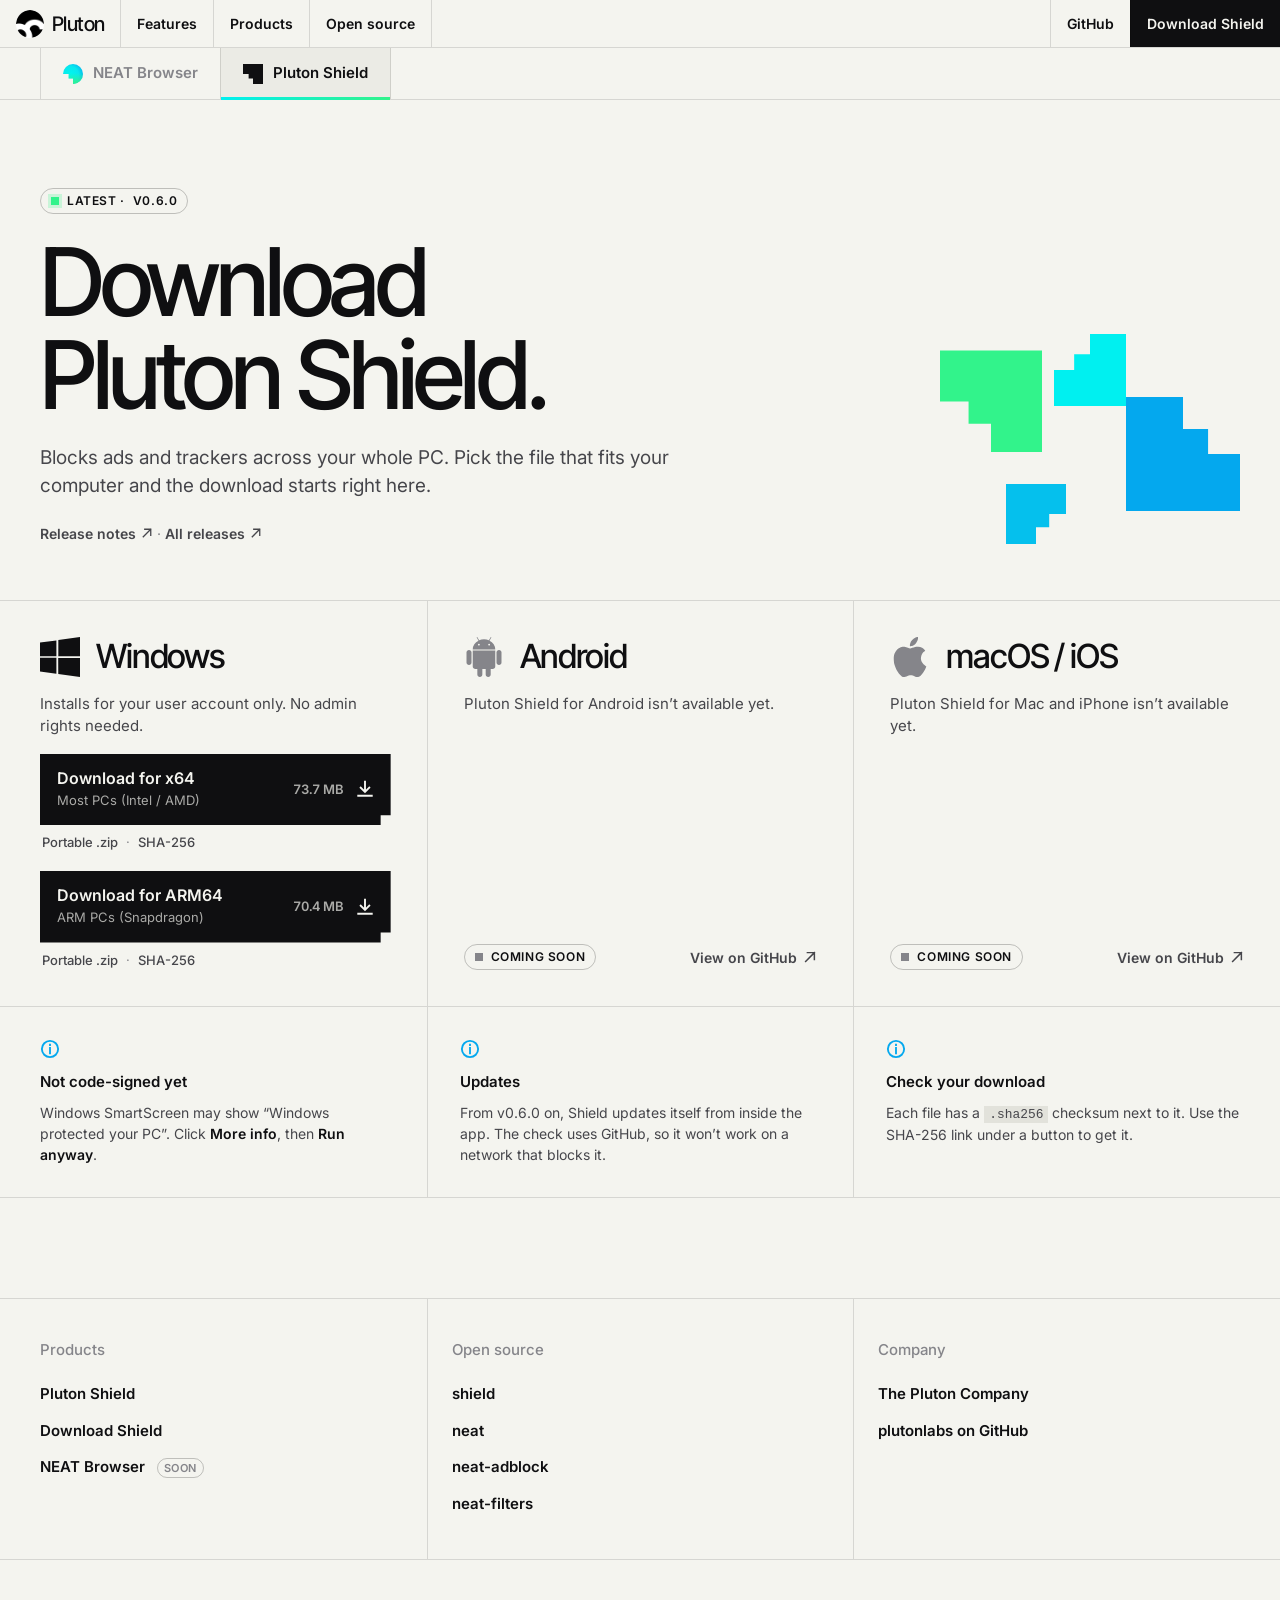
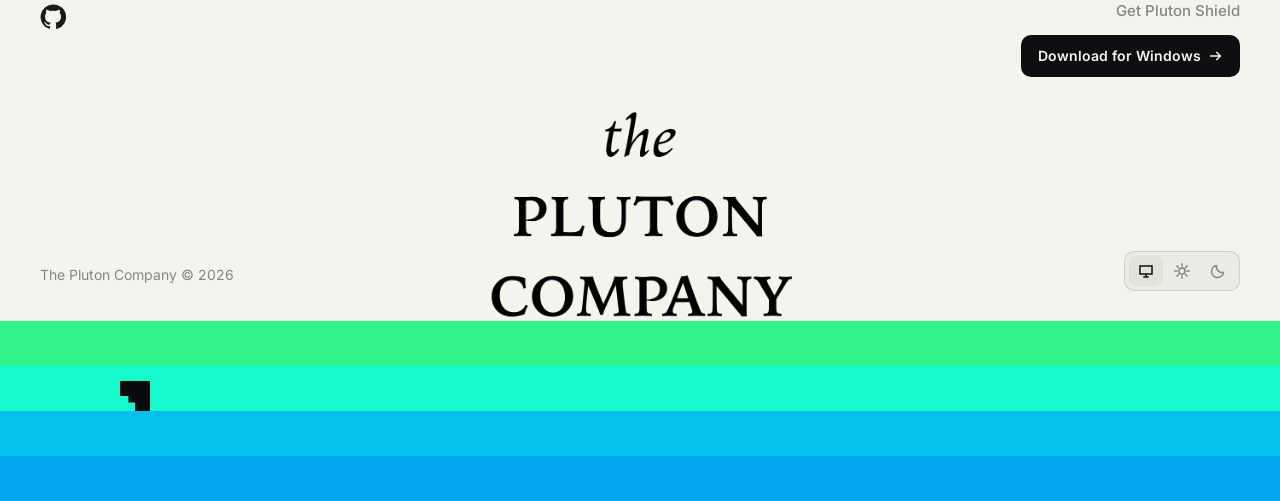
==== download.html @ 5dc339f3 "add download update" ====
<!doctype html>
<html lang="en">
<head>
  <meta charset="utf-8">
  <meta name="viewport" content="width=device-width, initial-scale=1">
  <title>Download Pluton Shield — The Pluton Company</title>
  <meta name="description" content="Download Pluton Shield for Windows (x64 and ARM64). NEAT Browser, Android and macOS / iOS versions are coming soon.">
  <meta name="color-scheme" content="dark light">
  <meta name="theme-color" content="#0f0f11">
  <meta property="og:title" content="Download — The Pluton Company">
  <meta property="og:description" content="Get Pluton Shield for Windows, x64 or ARM64. Direct download, no account needed.">
  <meta property="og:type" content="website">

  <link rel="icon" type="image/png" sizes="32x32" href="assets/favicon-32.png">
  <link rel="apple-touch-icon" href="assets/favicon-180.png">

  <link rel="preconnect" href="https://fonts.googleapis.com">
  <link rel="preconnect" href="https://fonts.gstatic.com" crossorigin>
  <link href="https://fonts.googleapis.com/css2?family=Inter+Tight:wght@400;500;600&amp;family=Inter:wght@400;500;600&amp;display=swap" rel="stylesheet">
  <link rel="stylesheet" href="css/style.css">
  <link rel="stylesheet" href="css/download.css">

  <!-- Runs before first paint so the saved theme is applied without a flash. -->
  <script src="js/app.js"></script>
  <script src="js/release.js" defer></script>
  <script src="js/download.js" defer></script>
</head>
<body>

  <!-- Icon sprite -->
  <svg width="0" height="0" style="position:absolute" aria-hidden="true" focusable="false">
    <defs>
      <radialGradient id="neatBase" cx=".35" cy=".55" r=".78">
        <stop offset="0" stop-color="#00f6f0"/>
        <stop offset=".55" stop-color="#08e8ee"/>
        <stop offset="1" stop-color="#04a8ee"/>
      </radialGradient>
      <linearGradient id="neatGreen" x1="0" y1="0" x2="0" y2="1">
        <stop offset=".45" stop-color="#32f38b" stop-opacity="0"/>
        <stop offset="1" stop-color="#32f38b"/>
      </linearGradient>
    </defs>
    <symbol id="i-chev" viewBox="0 0 16 16"><path d="M6 3l5 5-5 5" fill="none" stroke="currentColor" stroke-width="1.7" stroke-linecap="square"/></symbol>
    <symbol id="i-arrow" viewBox="0 0 16 16"><path d="M2 8h11M9 4l4 4-4 4" fill="none" stroke="currentColor" stroke-width="1.7" stroke-linecap="square"/></symbol>
    <symbol id="i-download" viewBox="0 0 16 16"><path d="M8 1.5v8.5M4.2 6.8L8 10.6l3.8-3.8M2 14h12" fill="none" stroke="currentColor" stroke-width="1.7" stroke-linecap="square"/></symbol>
    <symbol id="i-ext" viewBox="0 0 16 16"><path d="M5 3h8v8M13 3L3 13" fill="none" stroke="currentColor" stroke-width="1.7" stroke-linecap="square"/></symbol>
    <symbol id="i-info" viewBox="0 0 16 16"><path d="M8 1.5a6.5 6.5 0 1 0 0 13 6.5 6.5 0 0 0 0-13zM8 7.2v4.3M8 4.6v.3" fill="none" stroke="currentColor" stroke-width="1.5" stroke-linecap="square"/></symbol>
    <symbol id="i-github" viewBox="0 0 24 24"><path fill="currentColor" d="M12 .5a11.5 11.5 0 0 0-3.64 22.41c.58.1.79-.25.79-.56v-2c-3.2.7-3.88-1.37-3.88-1.37-.52-1.33-1.28-1.69-1.28-1.69-1.04-.71.08-.7.08-.7 1.15.08 1.76 1.19 1.76 1.19 1.03 1.76 2.69 1.25 3.34.96.1-.74.4-1.25.73-1.54-2.55-.29-5.24-1.28-5.24-5.69 0-1.26.45-2.28 1.18-3.09-.12-.29-.51-1.46.11-3.05 0 0 .97-.31 3.17 1.18a11 11 0 0 1 5.78 0c2.2-1.49 3.17-1.18 3.17-1.18.62 1.59.23 2.76.11 3.05.74.81 1.18 1.83 1.18 3.09 0 4.42-2.7 5.4-5.27 5.68.41.36.78 1.06.78 2.14v3.17c0 .31.21.67.8.56A11.5 11.5 0 0 0 12 .5Z"/></symbol>
    <symbol id="i-monitor" viewBox="0 0 16 16"><path d="M2 3h12v8H2zM6 14h4M8 11v3" fill="none" stroke="currentColor" stroke-width="1.5" stroke-linecap="square"/></symbol>
    <symbol id="i-sun" viewBox="0 0 16 16"><path d="M5 8a3 3 0 1 0 6 0 3 3 0 0 0-6 0zM8 1v2M8 13v2M1 8h2M13 8h2M3 3l1.4 1.4M11.6 11.6L13 13M13 3l-1.4 1.4M4.4 11.6L3 13" fill="none" stroke="currentColor" stroke-width="1.5" stroke-linecap="square"/></symbol>
    <symbol id="i-moon" viewBox="0 0 16 16"><path d="M13.5 9.5A6 6 0 0 1 6.5 2.5a6 6 0 1 0 7 7z" fill="none" stroke="currentColor" stroke-width="1.5" stroke-linejoin="round"/></symbol>
    <!-- The stepped-corner shape that runs through the whole brand -->
    <symbol id="i-stair" viewBox="0 0 16 16"><path d="M0 0H16V16H8V11.5H4.5V8H0Z" fill="currentColor"/></symbol>
    <!-- NEAT mark, redrawn as vector -->
    <symbol id="neat-mark" viewBox="0 0 64 64">
      <path d="M0 32A32 32 0 1 1 32 64L32 46L18 46L18 32Z" fill="url(#neatBase)"/>
      <path d="M0 32A32 32 0 1 1 32 64L32 46L18 46L18 32Z" fill="url(#neatGreen)"/>
    </symbol>
    <!-- Platform logos: Bootstrap Icons (MIT), https://icons.getbootstrap.com -->
    <symbol id="i-windows" viewBox="0 0 16 16"><path fill="currentColor" d="M6.555 1.375 0 2.237v5.45h6.555zM0 13.795l6.555.933V8.313H0zm7.278-5.4.026 6.378L16 16V8.395zM16 0 7.33 1.244v6.414H16z"/></symbol>
    <symbol id="i-android" viewBox="0 0 16 16"><path fill="currentColor" d="m10.213 1.471.691-1.26q.069-.124-.048-.192-.128-.057-.195.058l-.7 1.27A4.8 4.8 0 0 0 8.005.941q-1.032 0-1.956.404l-.7-1.27Q5.281-.037 5.154.02q-.117.069-.049.193l.691 1.259a4.25 4.25 0 0 0-1.673 1.476A3.7 3.7 0 0 0 3.5 5.02h9q0-1.125-.623-2.072a4.27 4.27 0 0 0-1.664-1.476ZM6.22 3.303a.37.37 0 0 1-.267.11.35.35 0 0 1-.263-.11.37.37 0 0 1-.107-.264.37.37 0 0 1 .107-.265.35.35 0 0 1 .263-.11q.155 0 .267.11a.36.36 0 0 1 .112.265.36.36 0 0 1-.112.264m4.101 0a.35.35 0 0 1-.262.11.37.37 0 0 1-.268-.11.36.36 0 0 1-.112-.264q0-.154.112-.265a.37.37 0 0 1 .268-.11q.155 0 .262.11a.37.37 0 0 1 .107.265q0 .153-.107.264M3.5 11.77q0 .441.311.75.311.306.76.307h.758l.01 2.182q0 .414.292.703a.96.96 0 0 0 .7.288.97.97 0 0 0 .71-.288.95.95 0 0 0 .292-.703v-2.182h1.343v2.182q0 .414.292.703a.97.97 0 0 0 .71.288.97.97 0 0 0 .71-.288.95.95 0 0 0 .292-.703v-2.182h.76q.436 0 .749-.308.31-.307.311-.75V5.365h-9zm10.495-6.587a.98.98 0 0 0-.702.278.9.9 0 0 0-.293.685v4.063q0 .406.293.69a.97.97 0 0 0 .702.284q.42 0 .712-.284a.92.92 0 0 0 .293-.69V6.146a.9.9 0 0 0-.293-.685 1 1 0 0 0-.712-.278m-12.702.283a1 1 0 0 1 .712-.283q.41 0 .702.283a.9.9 0 0 1 .293.68v4.063a.93.93 0 0 1-.288.69.97.97 0 0 1-.707.284 1 1 0 0 1-.712-.284.92.92 0 0 1-.293-.69V6.146q0-.396.293-.68"/></symbol>
    <symbol id="i-apple" viewBox="0 0 16 16"><path fill="currentColor" d="M11.182.008C11.148-.03 9.923.023 8.857 1.18c-1.066 1.156-.902 2.482-.878 2.516s1.52.087 2.475-1.258.762-2.391.728-2.43m3.314 11.733c-.048-.096-2.325-1.234-2.113-3.422s1.675-2.789 1.698-2.854-.597-.79-1.254-1.157a3.7 3.7 0 0 0-1.563-.434c-.108-.003-.483-.095-1.254.116-.508.139-1.653.589-1.968.607-.316.018-1.256-.522-2.267-.665-.647-.125-1.333.131-1.824.328-.49.196-1.422.754-2.074 2.237-.652 1.482-.311 3.83-.067 4.56s.625 1.924 1.273 2.796c.576.984 1.34 1.667 1.659 1.899s1.219.386 1.843.067c.502-.308 1.408-.485 1.766-.472.357.013 1.061.154 1.782.539.571.197 1.111.115 1.652-.105.541-.221 1.324-1.059 2.238-2.758q.52-1.185.473-1.282"/></symbol>
  </svg>

  <a class="skip" href="#main">Skip to content</a>

  <!-- ============ NAV ============ -->
  <header class="nav" id="top">
    <a class="nav__brand" href="index.html" aria-label="The Pluton Company, home">
      <img class="mark" src="assets/pluton-mark.png" width="28" height="28" alt="">
      <span>Pluton</span>
    </a>

    <nav class="nav__links" id="nav-links" aria-label="Primary">
      <a href="index.html#features">Features</a>
      <a href="index.html#products">Products</a>
      <a href="index.html#open-source">Open source</a>
    </nav>

    <div class="nav__right">
      <a class="nav__cell" href="https://github.com/plutonlabs" target="_blank" rel="noopener">GitHub</a>
      <a class="nav__cell nav__cell--cta" href="download.html#shield" aria-current="page">Download Shield</a>
      <button class="nav__toggle" type="button" aria-expanded="false" aria-controls="nav-links" aria-label="Menu">
        <span></span><span></span>
      </button>
    </div>
  </header>

  <!-- ============ SUB NAV: one tab per product ============ -->
  <div class="subnav" id="dl-top">
    <div class="subnav__tabs" role="tablist" aria-label="Choose a product">
      <button class="subnav__tab" role="tab" type="button" id="subtab-neat" data-tab="neat" aria-controls="panel-neat" aria-selected="false" tabindex="-1">
        <svg width="20" height="20" aria-hidden="true"><use href="#neat-mark"/></svg>
        <span>NEAT Browser</span>
      </button>
      <button class="subnav__tab" role="tab" type="button" id="subtab-shield" data-tab="shield" aria-controls="panel-shield" aria-selected="true">
        <svg width="20" height="20" aria-hidden="true"><use href="#i-stair"/></svg>
        <span>Pluton Shield</span>
      </button>
    </div>
  </div>

  <main id="main">

    <!-- ================= PLUTON SHIELD ================= -->
    <section class="dl-panel" id="panel-shield" role="tabpanel" aria-labelledby="subtab-shield" tabindex="0">

      <header class="dl-head">
        <div class="dl-head__copy">
          <span class="tag tag--live">Latest · <span data-version>v0.6.0</span></span>
          <h1 class="display">Download<br>Pluton Shield.</h1>
          <p class="dl-head__lead">Blocks ads and trackers across your whole PC. Pick the file that fits your computer and the download starts right here.</p>
          <p class="dl-head__meta">
            <span data-date-wrap hidden>Released <span data-date></span> · </span>
            <a href="https://github.com/plutonlabs/shield/releases/latest" data-release-url target="_blank" rel="noopener">Release notes <svg class="ico" width="12" height="12" aria-hidden="true"><use href="#i-ext"/></svg></a>
            <span aria-hidden="true"> · </span>
            <a href="https://github.com/plutonlabs/shield/releases" target="_blank" rel="noopener">All releases <svg class="ico" width="12" height="12" aria-hidden="true"><use href="#i-ext"/></svg></a>
          </p>
        </div>
        <div class="dl-art" aria-hidden="true">
          <i class="dl-art__b dl-art__b--1"></i>
          <i class="dl-art__b dl-art__b--2"></i>
          <i class="dl-art__b dl-art__b--3"></i>
          <i class="dl-art__b dl-art__b--4"></i>
        </div>
      </header>

      <div class="plats">

        <!-- Windows: available -->
        <article class="plat plat--live" aria-labelledby="shield-win">
          <div class="plat__top">
            <svg class="plat__ico" width="40" height="40" aria-hidden="true"><use href="#i-windows"/></svg>
            <h2 class="plat__name" id="shield-win">Windows</h2>
          </div>
          <p class="plat__text">Installs for your user account only. No admin rights needed.</p>

          <div class="plat__dl">
            <div class="dlgroup" data-arch="x64">
              <a class="dl" href="https://github.com/plutonlabs/shield/releases/download/v0.6.0/PlutonShield-v0.6.0-win-x64-Setup.exe" data-dl="x64-setup" data-file="PlutonShield-v0.6.0-win-x64-Setup.exe">
                <span class="dl__main">
                  <span class="dl__label">Download for x64 <span class="dl__rec" hidden>Recommended</span></span>
                  <span class="dl__sub">Most PCs (Intel / AMD)</span>
                </span>
                <span class="dl__side">
                  <span class="dl__size" data-size="x64-setup">73.7 MB</span>
                  <svg class="ico" width="18" height="18" aria-hidden="true"><use href="#i-download"/></svg>
                </span>
              </a>
              <p class="dlgroup__extra">
                <a href="https://github.com/plutonlabs/shield/releases/download/v0.6.0/PlutonShield-v0.6.0-win-x64.zip" data-dl="x64-zip" data-file="PlutonShield-v0.6.0-win-x64.zip">Portable .zip</a>
                <span aria-hidden="true">·</span>
                <a href="https://github.com/plutonlabs/shield/releases/download/v0.6.0/PlutonShield-v0.6.0-win-x64-Setup.exe.sha256" data-dl="x64-setup-sha" data-file="PlutonShield-v0.6.0-win-x64-Setup.exe.sha256">SHA-256</a>
              </p>
            </div>

            <div class="dlgroup" data-arch="arm64">
              <a class="dl" href="https://github.com/plutonlabs/shield/releases/download/v0.6.0/PlutonShield-v0.6.0-win-arm64-Setup.exe" data-dl="arm64-setup" data-file="PlutonShield-v0.6.0-win-arm64-Setup.exe">
                <span class="dl__main">
                  <span class="dl__label">Download for ARM64 <span class="dl__rec" hidden>Recommended</span></span>
                  <span class="dl__sub">ARM PCs (Snapdragon)</span>
                </span>
                <span class="dl__side">
                  <span class="dl__size" data-size="arm64-setup">70.4 MB</span>
                  <svg class="ico" width="18" height="18" aria-hidden="true"><use href="#i-download"/></svg>
                </span>
              </a>
              <p class="dlgroup__extra">
                <a href="https://github.com/plutonlabs/shield/releases/download/v0.6.0/PlutonShield-v0.6.0-win-arm64.zip" data-dl="arm64-zip" data-file="PlutonShield-v0.6.0-win-arm64.zip">Portable .zip</a>
                <span aria-hidden="true">·</span>
                <a href="https://github.com/plutonlabs/shield/releases/download/v0.6.0/PlutonShield-v0.6.0-win-arm64-Setup.exe.sha256" data-dl="arm64-setup-sha" data-file="PlutonShield-v0.6.0-win-arm64-Setup.exe.sha256">SHA-256</a>
              </p>
            </div>
          </div>
        </article>

        <!-- Android: coming soon -->
        <a class="plat plat--soon" href="https://github.com/plutonlabs/shield" target="_blank" rel="noopener">
          <div class="plat__top">
            <svg class="plat__ico" width="40" height="40" aria-hidden="true"><use href="#i-android"/></svg>
            <h2 class="plat__name">Android</h2>
          </div>
          <p class="plat__text">Pluton Shield for Android isn’t available yet.</p>
          <div class="plat__foot">
            <span class="tag tag--soon">Coming soon</span>
            <span class="plat__go">View on GitHub <svg class="ico" width="14" height="14" aria-hidden="true"><use href="#i-ext"/></svg></span>
          </div>
        </a>

        <!-- macOS / iOS: coming soon -->
        <a class="plat plat--soon" href="https://github.com/plutonlabs/shield" target="_blank" rel="noopener">
          <div class="plat__top">
            <svg class="plat__ico" width="40" height="40" aria-hidden="true"><use href="#i-apple"/></svg>
            <h2 class="plat__name">macOS / iOS</h2>
          </div>
          <p class="plat__text">Pluton Shield for Mac and iPhone isn’t available yet.</p>
          <div class="plat__foot">
            <span class="tag tag--soon">Coming soon</span>
            <span class="plat__go">View on GitHub <svg class="ico" width="14" height="14" aria-hidden="true"><use href="#i-ext"/></svg></span>
          </div>
        </a>
      </div>

      <div class="notes">
        <div class="note">
          <svg class="note__ico" width="20" height="20" aria-hidden="true"><use href="#i-info"/></svg>
          <h3 class="note__title">Not code-signed yet</h3>
          <p>Windows SmartScreen may show “Windows protected your PC”. Click <strong>More info</strong>, then <strong>Run anyway</strong>.</p>
        </div>
        <div class="note">
          <svg class="note__ico" width="20" height="20" aria-hidden="true"><use href="#i-info"/></svg>
          <h3 class="note__title">Updates</h3>
          <p>From v0.6.0 on, Shield updates itself from inside the app. The check uses GitHub, so it won’t work on a network that blocks it.</p>
        </div>
        <div class="note">
          <svg class="note__ico" width="20" height="20" aria-hidden="true"><use href="#i-info"/></svg>
          <h3 class="note__title">Check your download</h3>
          <p>Each file has a <code>.sha256</code> checksum next to it. Use the SHA-256 link under a button to get it.</p>
        </div>
      </div>
    </section>

    <!-- ================= NEAT BROWSER ================= -->
    <section class="dl-panel" id="panel-neat" role="tabpanel" aria-labelledby="subtab-neat" tabindex="0" hidden>

      <header class="dl-head">
        <div class="dl-head__copy">
          <span class="tag tag--soon">Coming soon</span>
          <h1 class="display">Download<br>NEAT Browser.</h1>
          <p class="dl-head__lead">A lightweight Windows browser with vertical tabs, a built-in blocker, fingerprint protection and a password vault. It is still being built in the open.</p>
          <p class="dl-head__meta">
            <a href="https://github.com/plutonlabs/neat" target="_blank" rel="noopener">Follow NEAT on GitHub <svg class="ico" width="12" height="12" aria-hidden="true"><use href="#i-ext"/></svg></a>
          </p>
        </div>
        <div class="dl-art" aria-hidden="true">
          <i class="dl-art__b dl-art__b--1"></i>
          <i class="dl-art__b dl-art__b--2"></i>
          <i class="dl-art__b dl-art__b--3"></i>
          <i class="dl-art__b dl-art__b--4"></i>
        </div>
      </header>

      <div class="plats plats--neat">
        <a class="plat plat--soon" href="https://github.com/plutonlabs/neat" target="_blank" rel="noopener">
          <div class="plat__top">
            <svg class="plat__ico" width="40" height="40" aria-hidden="true"><use href="#i-windows"/></svg>
            <h2 class="plat__name">Windows</h2>
          </div>
          <p class="plat__text">NEAT is open source under GPL-3.0 and has no release yet.</p>
          <div class="plat__dl">
            <span class="dl dl--off" aria-disabled="true">
              <span class="dl__main">
                <span class="dl__label">Download for Windows</span>
                <span class="dl__sub">Coming soon</span>
              </span>
              <span class="dl__side"><svg class="ico" width="18" height="18" aria-hidden="true"><use href="#i-download"/></svg></span>
            </span>
          </div>
          <div class="plat__foot">
            <span class="tag tag--soon">Coming soon</span>
            <span class="plat__go">View on GitHub <svg class="ico" width="14" height="14" aria-hidden="true"><use href="#i-ext"/></svg></span>
          </div>
        </a>

        <div class="plat plat--art" aria-hidden="true">
          <svg class="neat-big" viewBox="0 0 64 64"><use href="#neat-mark"/></svg>
          <i class="deco deco--1"></i><i class="deco deco--2"></i><i class="deco deco--3"></i>
        </div>
      </div>
    </section>

  </main>

  <!-- Confirms a download click -->
  <div class="toast" id="toast" role="status" aria-live="polite">
    <svg class="ico" width="20" height="20" aria-hidden="true"><use href="#i-download"/></svg>
    <div class="toast__text">
      <p class="toast__title"></p>
      <p class="toast__body"></p>
    </div>
    <button class="toast__close" type="button" aria-label="Dismiss">×</button>
  </div>

  <!-- ============ FOOTER ============ -->
  <footer class="footer">
    <div class="footer__cols">
      <div class="footer__col">
        <h2 class="footer__label">Products</h2>
        <ul>
          <li><a href="https://github.com/plutonlabs/shield" target="_blank" rel="noopener">Pluton Shield</a></li>
          <li><a href="download.html#shield">Download Shield</a></li>
          <li><a href="download.html#neat">NEAT Browser <span class="soon">soon</span></a></li>
        </ul>
      </div>
      <div class="footer__col">
        <h2 class="footer__label">Open source</h2>
        <ul>
          <li><a href="https://github.com/plutonlabs/shield" target="_blank" rel="noopener">shield</a></li>
          <li><a href="https://github.com/plutonlabs/neat" target="_blank" rel="noopener">neat</a></li>
          <li><a href="https://github.com/plutonlabs/neat-adblock" target="_blank" rel="noopener">neat-adblock</a></li>
          <li><a href="https://github.com/plutonlabs/neat-filters" target="_blank" rel="noopener">neat-filters</a></li>
        </ul>
      </div>
      <div class="footer__col">
        <h2 class="footer__label">Company</h2>
        <ul>
          <li><a href="index.html">The Pluton Company</a></li>
          <li><a href="https://github.com/plutonlabs" target="_blank" rel="noopener">plutonlabs on GitHub</a></li>
        </ul>
      </div>
    </div>

    <div class="footer__meta">
      <div class="footer__social">
        <a href="https://github.com/plutonlabs" target="_blank" rel="noopener" aria-label="plutonlabs on GitHub">
          <svg width="26" height="26" aria-hidden="true"><use href="#i-github"/></svg>
        </a>
      </div>
      <div class="footer__get">
        <span class="footer__label">Get Pluton Shield</span>
        <a class="btn btn--solid" href="download.html#shield">Download for Windows <svg class="ico" width="14" height="14" aria-hidden="true"><use href="#i-arrow"/></svg></a>
      </div>
    </div>

    <div class="footer__brand">
      <p class="footer__copy">The Pluton Company © <span data-year>2026</span></p>

      <div class="wordmark">
        <img src="assets/pluton-wordmark.png" width="900" height="900" loading="lazy" alt="the PLUTON COMPANY">
      </div>

      <div class="theme" role="group" aria-label="Color theme">
        <button type="button" data-theme-set="system" aria-pressed="true" aria-label="System theme"><svg width="16" height="16" aria-hidden="true"><use href="#i-monitor"/></svg></button>
        <button type="button" data-theme-set="light" aria-pressed="false" aria-label="Light theme"><svg width="16" height="16" aria-hidden="true"><use href="#i-sun"/></svg></button>
        <button type="button" data-theme-set="dark" aria-pressed="false" aria-label="Dark theme"><svg width="16" height="16" aria-hidden="true"><use href="#i-moon"/></svg></button>
      </div>
    </div>

    <div class="band" aria-hidden="true">
      <i class="band__s band__s--1"></i>
      <i class="band__s band__s--2"></i>
      <i class="band__s band__s--3"></i>
      <i class="band__s band__s--4"></i>
      <div class="mv mv--w" data-mv="w"></div>
    </div>
  </footer>

</body>
</html>
---- css/style.css ----
/* ==========================================================================
   The Pluton Company — site styles
   Structure: tokens → base → nav → hero → strip → manifesto → features
              → products → go deeper → footer → responsive → motion
   ========================================================================== */

/* ---------- Tokens ---------- */
:root {
  /* dark (default) */
  --bg: #0f0f11;
  --bg-2: #161619;
  --bg-3: #1d1d21;
  --fg: #f6f6f1;
  --fg-2: #b9b9b3;
  --fg-3: #77777c;
  --line: rgba(255, 255, 255, 0.1);
  --line-2: rgba(255, 255, 255, 0.2);
  --focus: #00f0f0;
  --invert: 0;
  --blend: lighten;

  /* brand accents, sampled from the NEAT mark */
  --c1: #04a8ee;
  --c2: #05c0ed;
  --c3: #00f0f0;
  --c4: #17facb;
  --c5: #32f38b;
  --ink: #0b0b0d;

  --nav-h: 48px;
  --u: clamp(20px, calc(100vw / 21), 60px); /* one block unit */
  --pad: clamp(20px, 3.2vw, 40px);

  --font-display: "Inter Tight", "Inter", ui-sans-serif, system-ui, -apple-system, "Segoe UI", Roboto, Helvetica, Arial, sans-serif;
  --font: "Inter", ui-sans-serif, system-ui, -apple-system, "Segoe UI", Roboto, Helvetica, Arial, sans-serif;
  --mono: ui-monospace, "SFMono-Regular", Menlo, Consolas, monospace;

  /* the stepped corner, as a clip-path */
  --stair: polygon(0 0, 100% 0, 100% 100%, 50% 100%, 50% 72%, 28% 72%, 28% 50%, 0 50%);

  color-scheme: dark;
}

@media (prefers-color-scheme: light) {
  :root:not([data-theme="dark"]) {
    --bg: #f4f4ef;
    --bg-2: #ebebe5;
    --bg-3: #e2e2db;
    --fg: #0f0f11;
    --fg-2: #46464b;
    --fg-3: #85858a;
    --line: rgba(0, 0, 0, 0.12);
    --line-2: rgba(0, 0, 0, 0.22);
    --focus: #0a78c0;
    --invert: 1;
    --blend: darken;
    color-scheme: light;
  }
}

:root[data-theme="light"] {
  --bg: #f4f4ef;
  --bg-2: #ebebe5;
  --bg-3: #e2e2db;
  --fg: #0f0f11;
  --fg-2: #46464b;
  --fg-3: #85858a;
  --line: rgba(0, 0, 0, 0.12);
  --line-2: rgba(0, 0, 0, 0.22);
  --focus: #0a78c0;
  --invert: 1;
  --blend: darken;
  color-scheme: light;
}

/* ---------- Base ---------- */
*,
*::before,
*::after { box-sizing: border-box; }

html {
  scroll-behavior: smooth;
  scroll-padding-top: var(--nav-h);
  -webkit-text-size-adjust: 100%;
}

body {
  margin: 0;
  background: var(--bg);
  color: var(--fg);
  font-family: var(--font);
  font-size: 16px;
  line-height: 1.5;
  -webkit-font-smoothing: antialiased;
  -moz-osx-font-smoothing: grayscale;
  text-rendering: optimizeLegibility;
}

img, svg { display: block; max-width: 100%; }
a { color: inherit; text-decoration: none; }
button { font: inherit; color: inherit; background: none; border: 0; padding: 0; cursor: pointer; }
ul { list-style: none; margin: 0; padding: 0; }
h1, h2, h3, p { margin: 0; }
[hidden] { display: none !important; }

:focus-visible {
  outline: 2px solid var(--focus);
  outline-offset: 2px;
}

.skip {
  position: absolute;
  left: 12px;
  top: -60px;
  z-index: 100;
  padding: 10px 14px;
  background: var(--fg);
  color: var(--bg);
  font-weight: 600;
  border-radius: 8px;
}
.skip:focus { top: 8px; }

.display {
  font-family: var(--font-display);
  font-weight: 500;
  font-size: clamp(40px, 7.4vw, 96px);
  line-height: 0.98;
  letter-spacing: -0.045em;
  text-wrap: balance;
}
.display--md {
  font-size: clamp(32px, 4.6vw, 60px);
  line-height: 1.02;
  letter-spacing: -0.04em;
}
.display--sm {
  font-size: clamp(28px, 3.2vw, 44px);
  line-height: 1.04;
  letter-spacing: -0.035em;
}

.ico { flex: none; }

/* ---------- Buttons & tags ---------- */
.btn {
  display: inline-flex;
  align-items: center;
  gap: 8px;
  padding: 12px 16px;
  border: 1px solid var(--line-2);
  border-radius: 10px;
  font-size: 14px;
  font-weight: 600;
  line-height: 1.2;
  white-space: nowrap;
  transition: background 0.2s, border-color 0.2s, transform 0.2s;
}
.btn:hover { background: var(--bg-3); }
.btn:active { transform: translateY(1px); }

.btn--solid {
  background: var(--fg);
  color: var(--bg);
  border-color: transparent;
}
.btn--solid:hover { background: var(--fg); opacity: 0.88; }

.tag {
  display: inline-flex;
  align-items: center;
  gap: 8px;
  width: max-content;
  padding: 6px 10px;
  border: 1px solid var(--line-2);
  border-radius: 999px;
  font-size: 12px;
  font-weight: 600;
  letter-spacing: 0.05em;
  text-transform: uppercase;
  line-height: 1;
}
.tag::before {
  content: "";
  width: 8px;
  height: 8px;
  background: var(--fg-3);
}
.tag--live::before { background: var(--c5); box-shadow: 0 0 0 3px rgba(50, 243, 139, 0.22); }

.link-arrow {
  display: inline-flex;
  align-items: center;
  gap: 8px;
  margin-top: 24px;
  font-weight: 600;
  font-size: 15px;
}
.link-arrow .ico { transition: transform 0.2s; }
.link-arrow:hover .ico { transform: translateX(4px); }

/* ---------- Nav ---------- */
.nav {
  position: sticky;
  top: 0;
  z-index: 50;
  display: flex;
  align-items: stretch;
  height: var(--nav-h);
  background: var(--bg);
  border-bottom: 1px solid var(--line);
}
.nav__brand {
  display: flex;
  align-items: center;
  gap: 8px;
  padding: 0 16px;
  border-right: 1px solid var(--line);
  font-family: var(--font-display);
  font-size: 20px;
  font-weight: 500;
  letter-spacing: -0.03em;
}
.mark {
  width: 28px;
  height: 28px;
  border-radius: 50%;
  filter: invert(var(--invert));
}
.nav__links { display: flex; }
.nav__links a,
.nav__cell {
  display: flex;
  align-items: center;
  padding: 0 16px;
  font-size: 14px;
  font-weight: 600;
  transition: background 0.2s;
}
.nav__links a { border-right: 1px solid var(--line); }
.nav__cell { border-left: 1px solid var(--line); }
.nav__links a:hover,
.nav__cell:hover { background: var(--bg-2); }
.nav__cell--cta { background: var(--fg); color: var(--bg); }
.nav__cell--cta:hover { background: var(--fg); opacity: 0.88; }
.nav__right { margin-left: auto; display: flex; }

.nav__toggle {
  display: none;
  width: 48px;
  border-left: 1px solid var(--line);
  align-items: center;
  justify-content: center;
  flex-direction: column;
  gap: 5px;
}
.nav__toggle span {
  display: block;
  width: 18px;
  height: 2px;
  background: var(--fg);
  transition: transform 0.2s;
}
.nav__toggle[aria-expanded="true"] span:first-child { transform: translateY(3.5px) rotate(45deg); }
.nav__toggle[aria-expanded="true"] span:last-child { transform: translateY(-3.5px) rotate(-45deg); }

/* ---------- Hero ---------- */
.hero {
  position: relative;
  display: flex;
  flex-direction: column;
  min-height: calc(100svh - var(--nav-h));
  overflow: hidden;
  border-bottom: 1px solid var(--line);
}
.hero__arc {
  position: absolute;
  left: -760px;
  top: -880px;
  width: 1100px;
  height: 1100px;
  border: 1px solid var(--line);
  border-radius: 50%;
  pointer-events: none;
}
.hero__rail {
  position: absolute;
  top: 0;
  bottom: 0;
  width: 1px;
  background: var(--line);
  pointer-events: none;
}
.hero__rail--l { left: calc(var(--u) * 2); }
.hero__rail--r { right: calc(var(--u) * 2); }

.hero__copy {
  flex: 1;
  display: grid;
  place-items: center;
  padding: clamp(48px, 9vh, 110px) 24px clamp(24px, 4vh, 48px);
  text-align: center;
  position: relative;
  z-index: 2;
}

/* Stage: blocks sit on the ground line at its bottom edge */
.stage {
  position: relative;
  flex: none;
  width: 100%;
  height: calc(var(--u) * 6);
}
.stage__probe { position: absolute; left: 0; bottom: 0; width: var(--u); height: 0; }

.blk {
  position: absolute;
  background: var(--c, var(--c1));
}
.blk--l1 { left: 0; bottom: 0; width: calc(var(--u) * 2); height: calc(var(--u) * 2); --c: var(--c1); }
.blk--l2 { left: 0; bottom: calc(var(--u) * 2); width: calc(var(--u) * 2); height: calc(var(--u) * 2); --c: var(--c3); }
.blk--l3 { left: calc(var(--u) * 2); bottom: 0; width: var(--u); height: var(--u); --c: var(--c5); }
.blk--r1 { right: 0; bottom: 0; width: calc(var(--u) * 2); height: calc(var(--u) * 2); --c: var(--c4); }
.blk--r2 { right: 0; bottom: calc(var(--u) * 2); width: calc(var(--u) * 2); height: calc(var(--u) * 2); --c: var(--c2); }
.blk--r3 { right: calc(var(--u) * 2); bottom: 0; width: var(--u); height: var(--u); --c: var(--c3); }

/* Moving blocks: js/app.js sets transform; hidden until it is ready */
.mv {
  position: absolute;
  left: 0;
  top: 0;
  width: var(--u);
  height: var(--u);
  clip-path: var(--stair);
  opacity: 0;
  will-change: transform;
  pointer-events: none;
}
.is-ready .mv { opacity: 1; }
.mv--a { background: var(--c3); }
.mv--b { background: var(--c5); }
.mv--bar { background: linear-gradient(90deg, var(--c3), var(--c5)); display: none; }
.mv--d { background: var(--c5); z-index: 1; }

.pill {
  position: absolute;
  z-index: 3;
  left: 50%;
  bottom: calc(var(--u) * 3.3);
  transform: translateX(-50%);
  display: flex;
  align-items: center;
  gap: 12px;
  max-width: calc(100% - 32px);
  padding: 10px 14px 10px 10px;
  border: 1px solid var(--line-2);
  border-radius: 12px;
  background: color-mix(in srgb, var(--bg) 78%, transparent);
  -webkit-backdrop-filter: blur(8px);
  backdrop-filter: blur(8px);
  font-size: 14px;
  font-weight: 600;
  transition: border-color 0.2s, background 0.2s;
}
.pill:hover { border-color: var(--fg-3); background: var(--bg-2); }
.pill__icon {
  display: grid;
  place-items: center;
  width: 32px;
  height: 32px;
  border-radius: 8px;
  background: #0b0b0d;
  flex: none;
}

/* ---------- Strip ---------- */
.strip { border-bottom: 1px solid var(--line); }
.strip__row {
  display: grid;
  grid-template-columns: repeat(5, 1fr);
}
.strip__cell {
  display: flex;
  flex-direction: column;
  justify-content: center;
  align-items: center;
  gap: 10px;
  min-height: 160px;
  padding: 32px 20px;
  text-align: center;
  border-left: 1px solid var(--line);
}
.strip__cell:first-child { border-left: 0; }
.strip__big {
  font-family: var(--font-display);
  font-size: clamp(22px, 2.3vw, 30px);
  font-weight: 600;
  letter-spacing: -0.03em;
  line-height: 1;
}
.strip__cap {
  max-width: 24ch;
  font-size: 13px;
  line-height: 1.4;
  color: var(--fg-3);
}

/* ---------- Manifesto ---------- */
.manifesto {
  position: relative;
  overflow: hidden;
  padding: clamp(80px, 12vw, 150px) 24px clamp(90px, 12vw, 160px);
  text-align: center;
  background: var(--bg-2);
  border-bottom: 1px solid var(--line);
}
.manifesto__lines {
  position: absolute;
  inset: 0;
  width: 100%;
  height: 100%;
  color: var(--line-2);
  pointer-events: none;
}
.manifesto .display { position: relative; max-width: 15em; margin: 0 auto; }

.chips {
  position: relative;
  display: flex;
  flex-direction: column;
  align-items: center;
  gap: 16px;
  margin-top: clamp(40px, 6vw, 72px);
}
.chips__row { display: flex; flex-wrap: wrap; justify-content: center; gap: 28px; }
.chips__row:nth-child(2) { transform: translateX(40px); }
.chips__row:nth-child(3) { transform: translateX(-70px); }
.chips__row:nth-child(4) { transform: translateX(20px); }

.chip {
  position: relative;
  display: inline-flex;
  align-items: center;
  gap: 10px;
  padding: 10px 18px;
  border: 1px solid transparent;
  background: var(--bg-3);
  color: var(--fg-3);
  font-family: var(--font-display);
  font-size: clamp(17px, 1.9vw, 24px);
  font-weight: 500;
  letter-spacing: -0.02em;
  line-height: 1.2;
  transition: background 0.5s, color 0.5s, border-color 0.5s;
}
.chip::before,
.chip::after {
  content: "";
  position: absolute;
  top: 50%;
  width: 4px;
  height: 4px;
  margin-top: -2px;
  background: var(--fg);
}
.chip::before { left: -13px; }
.chip::after { right: -13px; }
.chip__ico {
  display: none;
  width: 18px;
  height: 18px;
  flex: none;
  clip-path: var(--stair);
  background: linear-gradient(160deg, var(--c3), var(--c1) 60%, var(--c5));
}
.chip--lit {
  background: var(--bg);
  color: var(--fg);
  border-color: var(--line);
}
.chip--lit .chip__ico { display: inline-block; }

/* ---------- Features (tabs) ---------- */
.how__head {
  padding: clamp(64px, 9vw, 110px) 24px clamp(40px, 6vw, 72px);
  text-align: center;
}
.how__head .display { max-width: 18em; margin: 0 auto; }

.tabs {
  display: grid;
  grid-template-columns: 340px 1fr;
  border-top: 1px solid var(--line);
}
.tabs__list {
  align-self: start;
  margin: 40px;
  border: 1px solid var(--line);
  border-radius: 10px;
  overflow: hidden;
  position: sticky;
  top: calc(var(--nav-h) + 24px);
}
.tab {
  display: flex;
  align-items: center;
  justify-content: space-between;
  gap: 12px;
  width: 100%;
  padding: 16px;
  text-align: left;
  font-size: 15px;
  font-weight: 500;
  color: var(--fg-3);
  border-top: 1px solid var(--line);
  transition: color 0.2s, background 0.2s;
}
.tab:first-child { border-top: 0; }
.tab .ico { opacity: 0; transform: translateX(-4px); transition: opacity 0.2s, transform 0.2s; }
.tab:hover { color: var(--fg); }
.tab[aria-selected="true"] { color: var(--fg); background: var(--bg-2); }
.tab[aria-selected="true"] .ico { opacity: 1; transform: none; }

.tabs__panels { border-left: 1px solid var(--line); min-width: 0; }

.panel {
  display: grid;
  grid-template-columns: minmax(0, 1fr) minmax(0, 1fr);
  gap: clamp(28px, 4vw, 56px);
  align-items: center;
  padding: 40px;
  min-height: 460px;
  animation: panel-in 0.4s ease both;
}
.panel__text p {
  margin-top: 20px;
  max-width: 44ch;
  font-size: 17px;
  line-height: 1.55;
  color: var(--fg-2);
}
.panel__visual {
  position: relative;
  width: 100%;
  max-width: 500px;
  justify-self: end;
  aspect-ratio: 1 / 1;
  overflow: hidden;
  background: var(--ink);
  color: #f6f6f1;
}
.panel__visual--hand img { width: 100%; height: 100%; object-fit: cover; }

.panel__visual--neat {
  display: grid;
  place-items: center;
  background:
    radial-gradient(55% 55% at 50% 55%, rgba(0, 240, 240, 0.16), transparent 70%),
    var(--ink);
}
.neat-big { width: 56%; height: auto; filter: drop-shadow(0 0 44px rgba(0, 240, 240, 0.25)); }
.deco {
  position: absolute;
  clip-path: var(--stair);
  animation: float 7s steps(7) infinite;
}
.deco--1 { left: 9%; top: 11%; width: 11%; aspect-ratio: 1; background: var(--c5); }
.deco--2 { right: 10%; top: 22%; width: 7%; aspect-ratio: 1; background: var(--c1); animation-delay: -2s; transform: rotate(90deg); }
.deco--3 { right: 14%; bottom: 10%; width: 14%; aspect-ratio: 1; background: var(--c3); animation-delay: -4s; transform: rotate(180deg); }

.panel__visual--fp { display: grid; align-content: center; }
.fp {
  display: grid;
  grid-template-columns: repeat(3, minmax(0, 1fr));
  gap: clamp(10px, 2.4vw, 22px);
  padding: 7%;
}
.fp__item { margin: 0; }
.fp__grid {
  display: grid;
  grid-template-columns: repeat(8, 1fr);
  gap: 3px;
}
.fp__grid i {
  aspect-ratio: 1;
  background: rgba(255, 255, 255, 0.07);
  transition: background 0.4s;
}
.fp__item figcaption {
  margin-top: 12px;
  font-family: var(--mono);
  font-size: 11px;
  line-height: 1.35;
  color: #8f8f94;
}

.panel__visual--vault {
  display: grid;
  place-items: center;
  background:
    radial-gradient(50% 50% at 50% 55%, rgba(50, 243, 139, 0.12), transparent 70%),
    var(--ink);
}
.padlock { width: 36%; height: auto; }

/* ---------- Products ---------- */
.work { border-top: 1px solid var(--line); }
.work__head {
  display: flex;
  align-items: flex-end;
  justify-content: space-between;
  gap: 24px;
  flex-wrap: wrap;
  padding: clamp(56px, 8vw, 96px) var(--pad) 40px;
}
.tab--prod { justify-content: flex-start; gap: 14px; padding: 22px 18px; font-size: 16px; }
.tab__ico { flex: none; }
.tab--prod[aria-selected="true"] .tab__ico { color: var(--c3); }

.cards {
  display: grid;
  grid-template-columns: minmax(0, 1fr) minmax(0, 1fr);
  gap: 20px;
  padding: 40px;
  animation: panel-in 0.4s ease both;
}
.cards__col { display: grid; grid-template-rows: 1fr 1fr; gap: 20px; }
.card {
  display: flex;
  flex-direction: column;
  justify-content: space-between;
  gap: 28px;
  min-height: 200px;
  padding: 28px;
  border: 1px solid var(--line);
  background: var(--bg);
}
.card__text { font-size: 17px; line-height: 1.45; font-weight: 500; letter-spacing: -0.01em; }
.card__ico { color: var(--c3); }
.card__img { width: 40px; height: 40px; }

.card--cta {
  min-height: 420px;
  border: 0;
  background: linear-gradient(155deg, #00f6f0 0%, #05c0ed 45%, #32f38b 100%);
  color: var(--ink);
}
.card__big {
  font-family: var(--font-display);
  font-size: clamp(32px, 3.6vw, 50px);
  font-weight: 500;
  line-height: 1;
  letter-spacing: -0.04em;
}
.card__small { margin-top: 14px; font-size: 16px; font-weight: 500; color: rgba(11, 11, 13, 0.75); }
.card__actions { display: flex; flex-wrap: wrap; gap: 10px; }
.card--cta .btn--solid { background: var(--ink); color: #f6f6f1; }
.card--cta .btn--solid:hover { background: var(--ink); opacity: 0.85; }
.card--cta .btn--dark { border-color: rgba(11, 11, 13, 0.45); color: var(--ink); }
.card--cta .btn--dark:hover { background: rgba(11, 11, 13, 0.12); }
.card--cta > div:first-child { flex: none; }

/* ---------- Go deeper ---------- */
.deeper { border-top: 1px solid var(--line); }
.deeper__head { padding: clamp(56px, 8vw, 100px) var(--pad) clamp(32px, 5vw, 56px); }
.deeper__row {
  display: grid;
  grid-template-columns: repeat(3, 1fr);
  margin: 0 var(--pad);
  border-left: 1px solid var(--line);
  border-top: 1px solid var(--line);
}
.dcard {
  display: flex;
  flex-direction: column;
  gap: 16px;
  min-height: 360px;
  padding: 32px 40px 36px 40px;
  border-right: 1px solid var(--line);
  border-bottom: 1px solid var(--line);
  transition: background 0.25s;
}
.dcard:hover { background: var(--bg-2); }
.dcard__ico { color: var(--fg); transition: color 0.25s; }
.dcard:hover .dcard__ico { color: var(--c3); }
.dcard__title {
  margin-top: 8px;
  font-family: var(--font-display);
  font-size: clamp(30px, 3.4vw, 46px);
  font-weight: 500;
  line-height: 1.02;
  letter-spacing: -0.04em;
}
.dcard__text {
  margin-top: auto;
  max-width: 36ch;
  font-size: 16px;
  line-height: 1.5;
  color: var(--fg-2);
}

/* ---------- Footer ---------- */
.footer { margin-top: clamp(56px, 8vw, 100px); background: var(--bg); }
.footer__cols {
  display: grid;
  grid-template-columns: repeat(3, 1fr);
  border-top: 1px solid var(--line);
  border-bottom: 1px solid var(--line);
}
.footer__col { padding: 40px 24px 44px; border-left: 1px solid var(--line); }
.footer__col:first-child { border-left: 0; padding-left: var(--pad); }
.footer__label {
  margin: 0 0 20px;
  font-size: 15px;
  font-weight: 500;
  color: var(--fg-3);
}
.footer__col li + li { margin-top: 12px; }
.footer__col a { font-size: 15px; font-weight: 600; }
.footer__col a:hover { text-decoration: underline; text-underline-offset: 3px; }
.soon {
  margin-left: 8px;
  padding: 2px 6px;
  border: 1px solid var(--line-2);
  border-radius: 999px;
  font-size: 11px;
  font-weight: 600;
  letter-spacing: 0.04em;
  text-transform: uppercase;
  color: var(--fg-3);
}

.footer__meta {
  display: flex;
  align-items: flex-start;
  justify-content: space-between;
  gap: 24px;
  flex-wrap: wrap;
  padding: 40px var(--pad) 0;
}
.footer__social { display: flex; gap: 20px; padding-top: 4px; }
.footer__social a { display: block; opacity: 0.95; transition: opacity 0.2s, color 0.2s; }
.footer__social a:hover { color: var(--c3); }
.footer__get { display: flex; flex-direction: column; align-items: flex-end; gap: 0; }
.footer__get .footer__label { margin-bottom: 12px; }

.footer__brand {
  display: grid;
  grid-template-columns: 1fr auto 1fr;
  align-items: end;
  gap: 24px;
  padding: 0 var(--pad);
}
.footer__copy { padding-bottom: 36px; font-size: 14px; color: var(--fg-3); }
.wordmark {
  width: clamp(240px, 30vw, 400px);
  aspect-ratio: 1.75 / 1;
  overflow: hidden;
  margin-top: 24px;
}
.wordmark img {
  width: 100%;
  height: 100%;
  object-fit: cover;
  object-position: 50% 47%;
  filter: invert(var(--invert));
  mix-blend-mode: var(--blend);
}
.theme {
  justify-self: end;
  display: inline-flex;
  gap: 2px;
  padding: 4px;
  margin-bottom: 30px;
  border: 1px solid var(--line);
  border-radius: 10px;
  background: var(--bg-2);
}
.theme button {
  display: grid;
  place-items: center;
  width: 34px;
  height: 30px;
  border-radius: 7px;
  color: var(--fg-3);
  transition: background 0.2s, color 0.2s;
}
.theme button:hover { color: var(--fg); }
.theme button[aria-pressed="true"] { background: var(--bg-3); color: var(--fg); }

.band {
  position: relative;
  height: calc(var(--u) * 3);
  display: grid;
  grid-template-rows: repeat(4, 1fr);
  overflow: hidden;
}
.band__s--1 { background: var(--c5); }
.band__s--2 { background: var(--c4); }
.band__s--3 { background: var(--c2); }
.band__s--4 { background: var(--c1); }
.mv--w { width: calc(var(--u) * 0.5); height: calc(var(--u) * 0.5); background: var(--ink); }

/* ---------- Animation ---------- */
@keyframes panel-in {
  from { opacity: 0; transform: translateY(10px); }
  to { opacity: 1; transform: none; }
}
@keyframes float {
  0%, 100% { translate: 0 0; }
  50% { translate: 0 -10px; }
}

/* ---------- Responsive ---------- */
@media (max-width: 1100px) {
  .tabs { grid-template-columns: 260px 1fr; }
  .tabs__list { margin: 28px 24px; }
  .panel { padding: 28px; grid-template-columns: 1fr; min-height: 0; }
  .panel__visual { justify-self: start; max-width: 460px; }
  .cards { padding: 28px; }
}

@media (max-width: 900px) {
  .strip__row { grid-template-columns: repeat(3, 1fr); }
  .strip__cell:nth-child(4) { border-left: 0; border-top: 1px solid var(--line); }
  .strip__cell:nth-child(5) { border-top: 1px solid var(--line); }
  .strip__cell:nth-child(3) { border-left: 1px solid var(--line); }

  .tabs { grid-template-columns: 1fr; }
  .tabs__list {
    position: static;
    display: flex;
    margin: 20px var(--pad);
    overflow-x: auto;
  }
  .tab { width: auto; flex: none; border-top: 0; border-left: 1px solid var(--line); white-space: nowrap; }
  .tab:first-child { border-left: 0; }
  .tab .ico { display: none; }
  .tabs__panels { border-left: 0; border-top: 1px solid var(--line); }
  .cards { grid-template-columns: 1fr; }
  .card--cta { min-height: 320px; }

  .deeper__row { grid-template-columns: 1fr; }
  .dcard { min-height: 240px; }
  .footer__cols { grid-template-columns: 1fr; }
  .footer__col, .footer__col:first-child { border-left: 0; border-top: 1px solid var(--line); padding: 28px var(--pad); }
  .footer__col:first-child { border-top: 0; }
  .footer__brand { grid-template-columns: 1fr; justify-items: start; gap: 0; }
  .footer__brand .wordmark { order: -1; justify-self: center; }
  .footer__copy { padding: 16px 0 24px; }
  .theme { justify-self: start; margin-bottom: 28px; }
}

@media (max-width: 760px) {
  .nav__toggle { display: flex; }
  .nav__cell:not(.nav__cell--cta) { display: none; }
  .nav__links {
    position: absolute;
    top: 100%;
    left: 0;
    right: 0;
    display: none;
    flex-direction: column;
    background: var(--bg);
    border-bottom: 1px solid var(--line);
  }
  .nav__links.is-open { display: flex; }
  .nav__links a { padding: 16px; border-right: 0; border-top: 1px solid var(--line); }

  .pill { bottom: calc(var(--u) * 4.4); font-size: 13px; }
  .hero__rail { display: none; }
  .strip__row { grid-template-columns: repeat(2, 1fr); }
  .strip__cell { min-height: 130px; border-left: 0 !important; border-top: 1px solid var(--line); }
  .strip__cell:nth-child(2n) { border-left: 1px solid var(--line) !important; }
  .strip__cell:nth-child(-n + 2) { border-top: 0; }
  .strip__cell:nth-child(5) { grid-column: 1 / -1; }
  .chips__row { gap: 18px 24px; }
  .chips__row:nth-child(n) { transform: none; }
  .panel, .cards { padding: 20px; }
  .work__head { align-items: flex-start; }
}

@media (max-width: 400px) {
  .blk--l3, .blk--r3 { display: none; }
}

@media (max-height: 640px) and (min-width: 761px) {
  .hero { min-height: 0; }
}

/* ---------- Reduced motion ---------- */
@media (prefers-reduced-motion: reduce) {
  html { scroll-behavior: auto; }
  *, *::before, *::after {
    animation-duration: 0.001ms !important;
    animation-iteration-count: 1 !important;
    transition-duration: 0.001ms !important;
  }
}
---- css/download.css ----
/* ==========================================================================
   Download page. Loaded after style.css and reuses its tokens.
   Structure: sub nav → panel head → platform cards → download button
              → notes → toast → responsive → motion
   ========================================================================== */

:root { --subnav-h: 52px; }
html { scroll-padding-top: calc(var(--nav-h) + var(--subnav-h)); }

/* ---------- Sub nav (sticky, under the main nav) ---------- */
.subnav {
  position: sticky;
  top: var(--nav-h);
  z-index: 40; /* the main nav is 50 */
  height: var(--subnav-h);
  background: var(--bg);
  border-bottom: 1px solid var(--line);
}
.subnav__tabs {
  display: flex;
  height: 100%;
  padding: 0 var(--pad);
}
.subnav__tab {
  position: relative;
  display: flex;
  align-items: center;
  gap: 10px;
  padding: 0 22px;
  border-left: 1px solid var(--line);
  font-size: 15px;
  font-weight: 600;
  color: var(--fg-3);
  white-space: nowrap;
  transition: color 0.2s, background 0.2s;
}
.subnav__tab:last-child { border-right: 1px solid var(--line); }
.subnav__tab:hover { color: var(--fg); background: var(--bg-2); }
.subnav__tab[aria-selected="true"] { color: var(--fg); background: var(--bg-2); }
.subnav__tab::after {
  content: "";
  position: absolute;
  left: 0;
  right: 0;
  bottom: -1px;
  height: 3px;
  background: linear-gradient(90deg, var(--c3), var(--c5));
  transform: scaleX(0);
  transform-origin: left;
  transition: transform 0.25s steps(5);
}
.subnav__tab[aria-selected="true"]::after { transform: scaleX(1); }
.subnav__tab svg { flex: none; }
.subnav__tab:focus-visible { outline-offset: -3px; }

/* ---------- Panels ---------- */
.dl-panel { outline: 0; animation: panel-in 0.35s ease both; }

.dl-head {
  display: grid;
  grid-template-columns: minmax(0, 1fr) minmax(0, 360px);
  gap: 32px;
  align-items: end;
  padding: clamp(40px, 7vw, 88px) var(--pad) clamp(32px, 5vw, 56px);
}
.dl-head__copy { display: flex; flex-direction: column; align-items: flex-start; gap: 22px; }
.dl-head__lead { max-width: 54ch; font-size: clamp(16px, 1.5vw, 19px); color: var(--fg-2); }
.dl-head__meta { font-size: 14px; color: var(--fg-3); }
.dl-head__meta a { display: inline-flex; align-items: center; gap: 5px; color: var(--fg-2); font-weight: 600; }
.dl-head__meta a:hover { color: var(--fg); text-decoration: underline; text-underline-offset: 3px; }

/* a small stack of the brand's stepped blocks */
.dl-art {
  position: relative;
  justify-self: end;
  width: 100%;
  max-width: 300px;
  aspect-ratio: 1 / 0.7;
}
.dl-art__b {
  position: absolute;
  display: block;
  clip-path: var(--stair);
  animation: float 7s steps(7) infinite;
}
.dl-art__b--1 { left: 0; top: 8%; width: 34%; aspect-ratio: 1; background: var(--c5); }
.dl-art__b--2 { left: 38%; top: 0; width: 24%; aspect-ratio: 1; background: var(--c3); animation-delay: -2s; transform: rotate(90deg); }
.dl-art__b--3 { right: 0; top: 30%; width: 38%; aspect-ratio: 1; background: var(--c1); animation-delay: -4s; transform: rotate(180deg); }
.dl-art__b--4 { left: 22%; bottom: 0; width: 20%; aspect-ratio: 1; background: var(--c2); animation-delay: -1s; transform: rotate(270deg); }

/* ---------- Platform cards ---------- */
.plats {
  display: grid;
  grid-template-columns: repeat(3, minmax(0, 1fr));
  border-top: 1px solid var(--line);
  border-bottom: 1px solid var(--line);
}
.plats--neat { grid-template-columns: minmax(0, 1fr) minmax(0, 2fr); }

.plat {
  position: relative;
  display: flex;
  flex-direction: column;
  gap: 16px;
  min-height: 340px;
  padding: clamp(24px, 3vw, 36px);
  border-left: 1px solid var(--line);
}
.plat:first-child { border-left: 0; padding-left: var(--pad); }
.plat__top { display: flex; align-items: center; gap: 16px; }
.plat__ico { flex: none; width: 40px; height: 40px; }
.plat__name {
  font-family: var(--font-display);
  font-size: clamp(26px, 2.6vw, 34px);
  font-weight: 500;
  letter-spacing: -0.035em;
  line-height: 1.05;
}
.plat__text { max-width: 40ch; font-size: 15px; color: var(--fg-2); }
.plat__dl { display: flex; flex-direction: column; gap: 18px; margin-top: auto; }
.plat__foot {
  display: flex;
  align-items: center;
  justify-content: space-between;
  gap: 12px;
  margin-top: auto;
}
.plat__dl + .plat__foot { margin-top: 0; }
.plat__go {
  display: inline-flex;
  align-items: center;
  gap: 6px;
  font-size: 14px;
  font-weight: 600;
  color: var(--fg-2);
}

/* "Coming soon" cards are links to the project's GitHub repo */
.plat--soon { transition: background 0.2s; }
.plat--soon .plat__ico { color: var(--fg-3); transition: color 0.2s; }
.plat--soon:hover { background: var(--bg-2); }
.plat--soon:hover .plat__ico { color: var(--fg); }
.plat--soon:hover .plat__go { color: var(--fg); text-decoration: underline; text-underline-offset: 3px; }
.plat--soon:focus-visible { outline-offset: -3px; }

/* art cell next to the NEAT card */
.plat--art {
  display: grid;
  place-items: center;
  overflow: hidden;
  min-height: 340px;
  background:
    radial-gradient(45% 55% at 50% 55%, rgba(0, 240, 240, 0.16), transparent 70%),
    var(--ink);
  color: #f6f6f1;
}
.plat--art .neat-big { width: min(220px, 42%); }

/* ---------- Download button ---------- */
.dlgroup { display: flex; flex-direction: column; gap: 8px; }

.dl {
  display: flex;
  align-items: center;
  justify-content: space-between;
  gap: 16px;
  width: 100%;
  padding: 14px 16px;
  background: var(--fg);
  color: var(--bg);
  border: 1px solid transparent;
  /* stepped bottom-right corner, same cut as the logo */
  clip-path: polygon(0 0, 100% 0, 100% calc(100% - 10px), calc(100% - 10px) calc(100% - 10px), calc(100% - 10px) 100%, 0 100%);
  transition: transform 0.2s, background 0.2s;
}
a.dl:hover { background: var(--c3); color: var(--ink); }
a.dl:active { transform: translateY(1px); }
a.dl:focus-visible { outline-offset: 3px; }
.dl__main { display: flex; flex-direction: column; gap: 3px; min-width: 0; }
.dl__label {
  display: flex;
  flex-wrap: wrap;
  align-items: center;
  gap: 4px 10px;
  font-size: 16px;
  font-weight: 600;
  line-height: 1.2;
}
.dl__sub { font-size: 13px; opacity: 0.68; }
.dl__side { display: flex; align-items: center; gap: 12px; flex: none; }
.dl__size { font-size: 13px; font-weight: 600; font-variant-numeric: tabular-nums; opacity: 0.68; }

.dl__rec {
  padding: 3px 7px;
  background: var(--ink);
  color: var(--c5);
  font-size: 10.5px;
  font-weight: 700;
  letter-spacing: 0.06em;
  text-transform: uppercase;
  line-height: 1;
}
a.dl:hover .dl__rec { background: var(--ink); color: var(--c3); }

/* the button that isn't ready yet */
.dl--off {
  background: transparent;
  color: var(--fg-3);
  border-color: var(--line-2);
  border-style: dashed;
  clip-path: none;
  cursor: not-allowed;
}

.dlgroup__extra { display: flex; gap: 8px; padding-left: 2px; font-size: 13px; color: var(--fg-3); }
.dlgroup__extra a { color: var(--fg-2); font-weight: 500; }
.dlgroup__extra a:hover { color: var(--fg); text-decoration: underline; text-underline-offset: 3px; }

/* ---------- Notes ---------- */
.notes {
  display: grid;
  grid-template-columns: repeat(3, minmax(0, 1fr));
  border-bottom: 1px solid var(--line);
}
.note {
  display: flex;
  flex-direction: column;
  gap: 8px;
  padding: clamp(22px, 2.6vw, 32px);
  border-left: 1px solid var(--line);
  font-size: 14px;
  color: var(--fg-2);
}
.note:first-child { border-left: 0; padding-left: var(--pad); }
.note__ico { color: var(--c3); margin-bottom: 4px; }
:root[data-theme="light"] .note__ico { color: var(--c1); }
@media (prefers-color-scheme: light) { :root:not([data-theme="dark"]) .note__ico { color: var(--c1); } }
.note__title { font-size: 15px; font-weight: 600; color: var(--fg); }
.note code { font-family: var(--mono); font-size: 0.92em; padding: 1px 5px; background: var(--bg-3); }
.note strong { color: var(--fg); font-weight: 600; }

/* ---------- Toast ---------- */
.toast {
  position: fixed;
  left: 50%;
  bottom: 20px;
  z-index: 60;
  display: flex;
  align-items: flex-start;
  gap: 14px;
  width: min(440px, calc(100vw - 32px));
  padding: 16px 14px 16px 16px;
  background: var(--fg);
  color: var(--bg);
  clip-path: polygon(0 0, 100% 0, 100% calc(100% - 10px), calc(100% - 10px) calc(100% - 10px), calc(100% - 10px) 100%, 0 100%);
  opacity: 0;
  visibility: hidden;
  transform: translate(-50%, 16px);
  transition: opacity 0.2s, transform 0.2s, visibility 0s 0.2s;
}
.toast.is-on { opacity: 1; visibility: visible; transform: translate(-50%, 0); transition-delay: 0s; }
.toast > .ico { margin-top: 2px; }
.toast__text { flex: 1; min-width: 0; }
.toast__title { font-size: 15px; font-weight: 600; }
.toast__body { margin-top: 2px; font-size: 13.5px; opacity: 0.75; overflow-wrap: anywhere; }
.toast__close { flex: none; width: 28px; height: 28px; font-size: 22px; line-height: 1; opacity: 0.6; }
.toast__close:hover { opacity: 1; }
.toast__close:focus-visible { outline-color: var(--ink); }

/* ---------- Responsive ---------- */
@media (max-width: 900px) {
  .dl-head { grid-template-columns: 1fr; }
  .dl-art { display: none; }

  .plats, .plats--neat { grid-template-columns: 1fr; }
  .plat, .plat:first-child { min-height: 0; padding: 28px var(--pad); border-left: 0; border-top: 1px solid var(--line); }
  .plat:first-child { border-top: 0; }
  .plat__dl, .plat__foot { margin-top: 8px; }
  .plat--art { min-height: 240px; }

  .notes { grid-template-columns: 1fr; }
  .note, .note:first-child { padding: 24px var(--pad); border-left: 0; border-top: 1px solid var(--line); }
  .note:first-child { border-top: 0; }
}

@media (max-width: 760px) {
  .subnav__tabs { padding: 0; }
  .subnav__tab { flex: 1; justify-content: center; padding: 0 12px; border-left: 0; }
  .subnav__tab:last-child { border-right: 0; border-left: 1px solid var(--line); }
}

@media (max-width: 400px) {
  .subnav__tab { gap: 8px; font-size: 14px; }
  .subnav__tab svg { display: none; }
  .dl { padding: 14px; }
  .dl__size { display: none; }
}

/* ---------- Motion ---------- */
@media (prefers-reduced-motion: reduce) {
  .dl-panel { animation: none; }
  .toast { transition-duration: 0.001ms !important; }
}
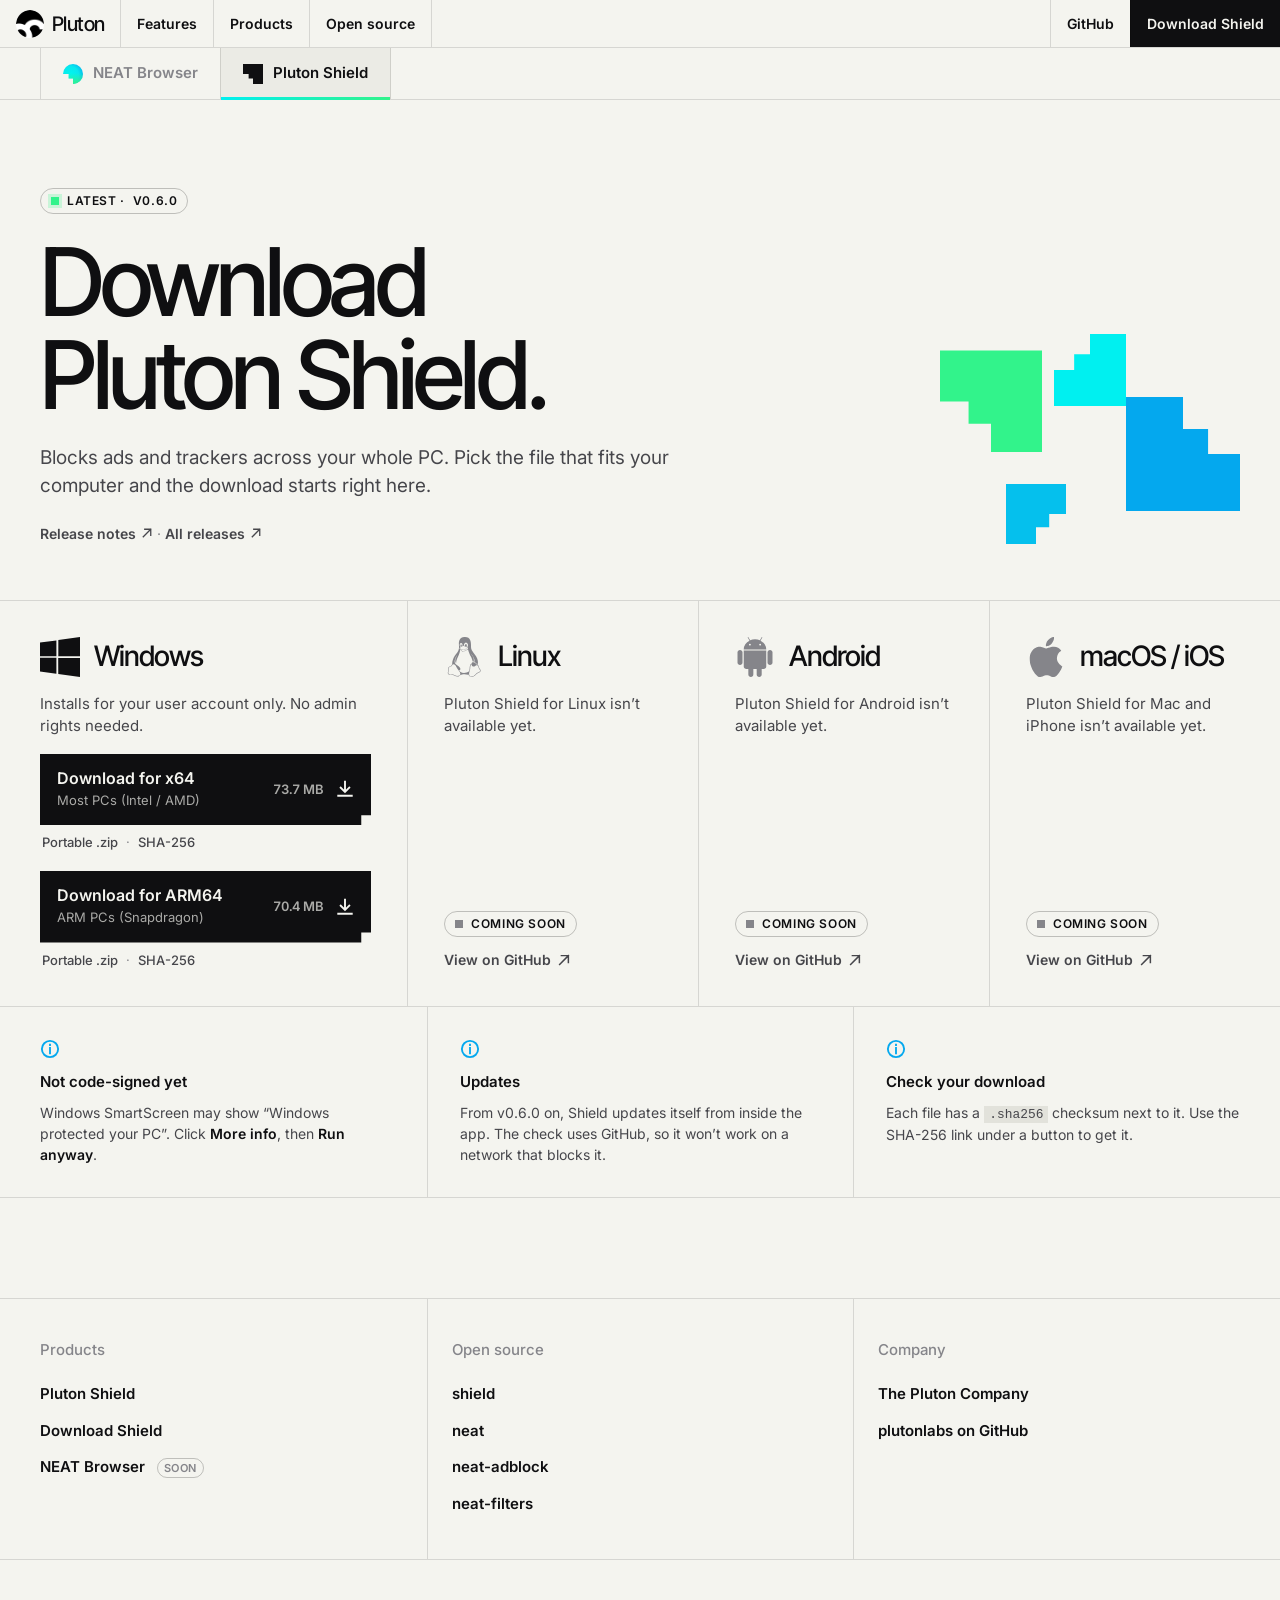
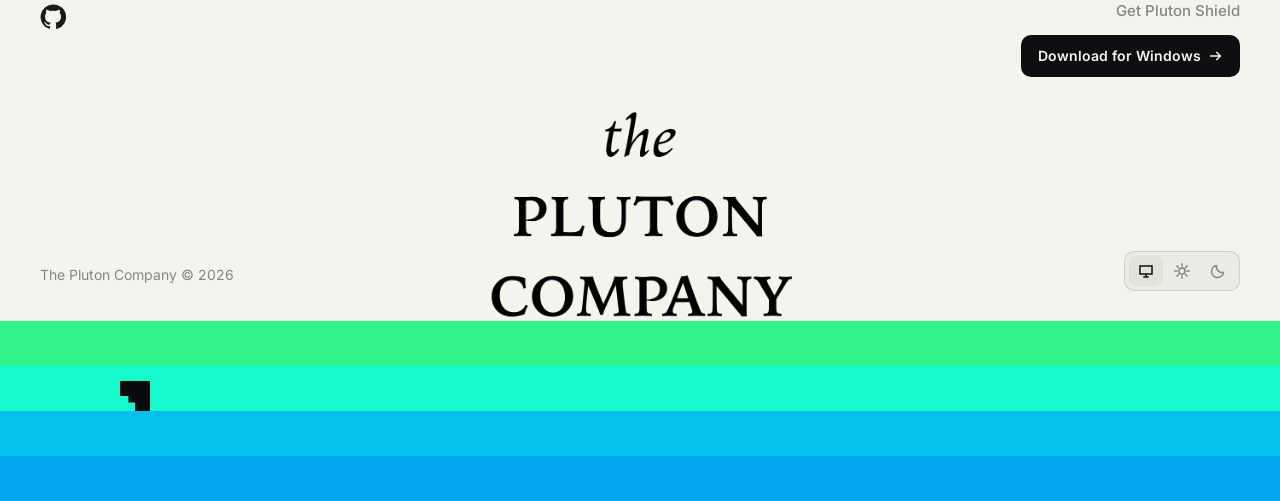
==== commit 3619b4f3: "add linux download" ====
--- a/download.html
+++ b/download.html
@@ -4,7 +4,7 @@
   <meta charset="utf-8">
   <meta name="viewport" content="width=device-width, initial-scale=1">
   <title>Download Pluton Shield — The Pluton Company</title>
-  <meta name="description" content="Download Pluton Shield for Windows (x64 and ARM64). NEAT Browser, Android and macOS / iOS versions are coming soon.">
+  <meta name="description" content="Download Pluton Shield for Windows (x64 and ARM64). Linux, Android, macOS / iOS and NEAT Browser are coming soon.">
   <meta name="color-scheme" content="dark light">
   <meta name="theme-color" content="#0f0f11">
   <meta property="og:title" content="Download — The Pluton Company">
@@ -59,6 +59,7 @@
     <!-- Platform logos: Bootstrap Icons (MIT), https://icons.getbootstrap.com -->
     <symbol id="i-windows" viewBox="0 0 16 16"><path fill="currentColor" d="M6.555 1.375 0 2.237v5.45h6.555zM0 13.795l6.555.933V8.313H0zm7.278-5.4.026 6.378L16 16V8.395zM16 0 7.33 1.244v6.414H16z"/></symbol>
     <symbol id="i-android" viewBox="0 0 16 16"><path fill="currentColor" d="m10.213 1.471.691-1.26q.069-.124-.048-.192-.128-.057-.195.058l-.7 1.27A4.8 4.8 0 0 0 8.005.941q-1.032 0-1.956.404l-.7-1.27Q5.281-.037 5.154.02q-.117.069-.049.193l.691 1.259a4.25 4.25 0 0 0-1.673 1.476A3.7 3.7 0 0 0 3.5 5.02h9q0-1.125-.623-2.072a4.27 4.27 0 0 0-1.664-1.476ZM6.22 3.303a.37.37 0 0 1-.267.11.35.35 0 0 1-.263-.11.37.37 0 0 1-.107-.264.37.37 0 0 1 .107-.265.35.35 0 0 1 .263-.11q.155 0 .267.11a.36.36 0 0 1 .112.265.36.36 0 0 1-.112.264m4.101 0a.35.35 0 0 1-.262.11.37.37 0 0 1-.268-.11.36.36 0 0 1-.112-.264q0-.154.112-.265a.37.37 0 0 1 .268-.11q.155 0 .262.11a.37.37 0 0 1 .107.265q0 .153-.107.264M3.5 11.77q0 .441.311.75.311.306.76.307h.758l.01 2.182q0 .414.292.703a.96.96 0 0 0 .7.288.97.97 0 0 0 .71-.288.95.95 0 0 0 .292-.703v-2.182h1.343v2.182q0 .414.292.703a.97.97 0 0 0 .71.288.97.97 0 0 0 .71-.288.95.95 0 0 0 .292-.703v-2.182h.76q.436 0 .749-.308.31-.307.311-.75V5.365h-9zm10.495-6.587a.98.98 0 0 0-.702.278.9.9 0 0 0-.293.685v4.063q0 .406.293.69a.97.97 0 0 0 .702.284q.42 0 .712-.284a.92.92 0 0 0 .293-.69V6.146a.9.9 0 0 0-.293-.685 1 1 0 0 0-.712-.278m-12.702.283a1 1 0 0 1 .712-.283q.41 0 .702.283a.9.9 0 0 1 .293.68v4.063a.93.93 0 0 1-.288.69.97.97 0 0 1-.707.284 1 1 0 0 1-.712-.284.92.92 0 0 1-.293-.69V6.146q0-.396.293-.68"/></symbol>
+    <symbol id="i-linux" viewBox="0 0 16 16"><path fill="currentColor" d="M8.996 4.497c.104-.076.1-.168.186-.158s.022.102-.098.207c-.12.104-.308.243-.46.323-.291.152-.631.336-.993.336s-.647-.167-.853-.33c-.102-.082-.186-.162-.248-.221-.11-.086-.096-.207-.052-.204.075.01.087.109.134.153.064.06.144.137.241.214.195.154.454.304.778.304s.702-.19.932-.32c.13-.073.297-.204.433-.304M7.34 3.781c.055-.02.123-.031.174-.003.011.006.024.021.02.034-.012.038-.074.032-.11.05-.032.017-.057.052-.093.054-.034 0-.086-.012-.09-.046-.007-.044.058-.072.1-.089m.581-.003c.05-.028.119-.018.173.003.041.017.106.045.1.09-.004.033-.057.046-.09.045-.036-.002-.062-.037-.093-.053-.036-.019-.098-.013-.11-.051-.004-.013.008-.028.02-.034"/><path fill="currentColor" fill-rule="evenodd" d="M8.446.019c2.521.003 2.38 2.66 2.364 4.093-.01.939.509 1.574 1.04 2.244.474.56 1.095 1.38 1.45 2.32.29.765.402 1.613.115 2.465a.8.8 0 0 1 .254.152l.001.002c.207.175.271.447.329.698.058.252.112.488.224.615.344.382.494.667.48.922-.015.254-.203.43-.435.57-.465.28-1.164.491-1.586 1.002-.443.527-.99.83-1.505.871a1.25 1.25 0 0 1-1.256-.716v-.001a1 1 0 0 1-.078-.21c-.67.038-1.252-.165-1.718-.128-.687.038-1.116.204-1.506.206-.151.331-.445.547-.808.63-.5.114-1.126 0-1.743-.324-.577-.306-1.31-.278-1.85-.39-.27-.057-.51-.157-.626-.384-.116-.226-.095-.538.07-.988.051-.16.012-.398-.026-.648a2.5 2.5 0 0 1-.037-.369c0-.133.022-.265.087-.386v-.002c.14-.266.368-.377.577-.451s.397-.125.53-.258c.143-.15.27-.374.443-.56q.036-.037.073-.07c-.081-.538.007-1.105.192-1.662.393-1.18 1.223-2.314 1.811-3.014.502-.713.65-1.287.701-2.016.042-.997-.705-3.974 2.112-4.2q.168-.015.321-.013m2.596 10.866-.03.016c-.223.121-.348.337-.427.656-.08.32-.107.733-.13 1.206v.001c-.023.37-.192.824-.31 1.267s-.176.862-.036 1.128v.002c.226.452.608.636 1.051.601s.947-.304 1.36-.795c.474-.576 1.218-.796 1.638-1.05.21-.126.324-.242.333-.4.009-.157-.097-.403-.425-.767-.17-.192-.217-.462-.274-.71-.056-.247-.122-.468-.26-.585l-.001-.001c-.18-.157-.356-.17-.565-.164q-.069.001-.14.005c-.239.275-.805.612-1.197.508-.359-.09-.562-.508-.587-.918m-7.204.03H3.83c-.189.002-.314.09-.44.225-.149.158-.276.382-.445.56v.002h-.002c-.183.184-.414.239-.61.31-.195.069-.353.143-.46.35v.002c-.085.155-.066.378-.029.624.038.245.096.507.018.746v.002l-.001.002c-.157.427-.155.678-.082.822.074.143.235.22.48.272.493.103 1.26.069 1.906.41.583.305 1.168.404 1.598.305.431-.098.712-.369.75-.867v-.002c.029-.292-.195-.673-.485-1.052-.29-.38-.633-.752-.795-1.09v-.002l-.61-1.11c-.21-.286-.43-.462-.68-.5a1 1 0 0 0-.106-.008M9.584 4.85c-.14.2-.386.37-.695.467-.147.048-.302.17-.495.28a1.3 1.3 0 0 1-.74.19.97.97 0 0 1-.582-.227c-.14-.113-.25-.237-.394-.322a3 3 0 0 1-.192-.126c-.063 1.179-.85 2.658-1.226 3.511a5.4 5.4 0 0 0-.43 1.917c-.68-.906-.184-2.066.081-2.568.297-.55.343-.701.27-.649-.266.436-.685 1.13-.848 1.844-.085.372-.1.749.01 1.097.11.349.345.67.766.931.573.351.963.703 1.193 1.015s.302.584.23.777a.4.4 0 0 1-.212.22.7.7 0 0 1-.307.056l.184.235c.094.124.186.249.266.375 1.179.805 2.567.496 3.568-.218.1-.342.197-.664.212-.903.024-.474.05-.896.136-1.245s.244-.634.53-.791a1 1 0 0 1 .138-.061q.005-.045.013-.087c.082-.546.569-.572 1.18-.303.588.266.81.499.71.814h.13c.122-.398-.133-.69-.822-1.025l-.137-.06a2.35 2.35 0 0 0-.012-1.113c-.188-.79-.704-1.49-1.098-1.838-.072-.003-.065.06.081.203.363.333 1.156 1.532.727 2.644a1.2 1.2 0 0 0-.342-.043c-.164-.907-.543-1.66-.735-2.014-.359-.668-.918-2.036-1.158-2.983M7.72 3.503a1 1 0 0 0-.312.053c-.268.093-.447.286-.559.391-.022.021-.05.04-.119.091s-.172.126-.321.238q-.198.151-.13.38c.046.15.192.325.459.476.166.098.28.23.41.334a1 1 0 0 0 .215.133.9.9 0 0 0 .298.066c.282.017.49-.068.673-.173s.34-.233.518-.29c.365-.115.627-.345.709-.564a.37.37 0 0 0-.01-.309c-.048-.096-.148-.187-.318-.257h-.001c-.354-.151-.507-.162-.705-.29-.321-.207-.587-.28-.807-.279m-.89-1.122h-.025a.4.4 0 0 0-.278.135.76.76 0 0 0-.191.334 1.2 1.2 0 0 0-.051.445v.001c.01.162.041.299.102.436.05.116.109.204.183.274l.089-.065.117-.09-.023-.018a.4.4 0 0 1-.11-.161.7.7 0 0 1-.054-.22v-.01a.7.7 0 0 1 .014-.234.4.4 0 0 1 .08-.179q.056-.069.126-.073h.013a.18.18 0 0 1 .123.05c.045.04.08.09.11.162a.7.7 0 0 1 .054.22v.01a.7.7 0 0 1-.002.17 1.1 1.1 0 0 1 .317-.143 1.3 1.3 0 0 0 .002-.194V3.23a1.2 1.2 0 0 0-.102-.437.8.8 0 0 0-.227-.31.4.4 0 0 0-.268-.102m1.95-.155a.63.63 0 0 0-.394.14.9.9 0 0 0-.287.376 1.2 1.2 0 0 0-.1.51v.015q0 .079.01.152c.114.027.278.074.406.138a1 1 0 0 1-.011-.172.8.8 0 0 1 .058-.278.5.5 0 0 1 .139-.2.26.26 0 0 1 .182-.069.26.26 0 0 1 .178.081c.055.054.094.12.124.21.029.086.042.17.04.27l-.002.012a.8.8 0 0 1-.057.277c-.024.059-.089.106-.122.145.046.016.09.03.146.052a5 5 0 0 1 .248.102 1.2 1.2 0 0 0 .244-.763 1.2 1.2 0 0 0-.11-.495.9.9 0 0 0-.294-.37.64.64 0 0 0-.39-.133z"/></symbol>
     <symbol id="i-apple" viewBox="0 0 16 16"><path fill="currentColor" d="M11.182.008C11.148-.03 9.923.023 8.857 1.18c-1.066 1.156-.902 2.482-.878 2.516s1.52.087 2.475-1.258.762-2.391.728-2.43m3.314 11.733c-.048-.096-2.325-1.234-2.113-3.422s1.675-2.789 1.698-2.854-.597-.79-1.254-1.157a3.7 3.7 0 0 0-1.563-.434c-.108-.003-.483-.095-1.254.116-.508.139-1.653.589-1.968.607-.316.018-1.256-.522-2.267-.665-.647-.125-1.333.131-1.824.328-.49.196-1.422.754-2.074 2.237-.652 1.482-.311 3.83-.067 4.56s.625 1.924 1.273 2.796c.576.984 1.34 1.667 1.659 1.899s1.219.386 1.843.067c.502-.308 1.408-.485 1.766-.472.357.013 1.061.154 1.782.539.571.197 1.111.115 1.652-.105.541-.221 1.324-1.059 2.238-2.758q.52-1.185.473-1.282"/></symbol>
   </svg>
 
@@ -174,6 +175,19 @@
           </div>
         </article>
 
+        <!-- Linux: coming soon -->
+        <a class="plat plat--soon" href="https://github.com/plutonlabs/shield" target="_blank" rel="noopener">
+          <div class="plat__top">
+            <svg class="plat__ico" width="40" height="40" aria-hidden="true"><use href="#i-linux"/></svg>
+            <h2 class="plat__name">Linux</h2>
+          </div>
+          <p class="plat__text">Pluton Shield for Linux isn’t available yet.</p>
+          <div class="plat__foot">
+            <span class="tag tag--soon">Coming soon</span>
+            <span class="plat__go">View on GitHub <svg class="ico" width="14" height="14" aria-hidden="true"><use href="#i-ext"/></svg></span>
+          </div>
+        </a>
+
         <!-- Android: coming soon -->
         <a class="plat plat--soon" href="https://github.com/plutonlabs/shield" target="_blank" rel="noopener">
           <div class="plat__top">
--- a/css/download.css
+++ b/css/download.css
@@ -91,7 +91,8 @@
 /* ---------- Platform cards ---------- */
 .plats {
   display: grid;
-  grid-template-columns: repeat(3, minmax(0, 1fr));
+  /* Windows has the download buttons, so it gets the wider column */
+  grid-template-columns: minmax(0, 1.4fr) repeat(3, minmax(0, 1fr));
   border-top: 1px solid var(--line);
   border-bottom: 1px solid var(--line);
 }
@@ -107,11 +108,12 @@
   border-left: 1px solid var(--line);
 }
 .plat:first-child { border-left: 0; padding-left: var(--pad); }
-.plat__top { display: flex; align-items: center; gap: 16px; }
+.plat__top { display: flex; align-items: center; gap: 14px; }
 .plat__ico { flex: none; width: 40px; height: 40px; }
 .plat__name {
   font-family: var(--font-display);
-  font-size: clamp(26px, 2.6vw, 34px);
+  font-size: clamp(24px, 2.2vw, 30px);
+  white-space: nowrap;
   font-weight: 500;
   letter-spacing: -0.035em;
   line-height: 1.05;
@@ -121,10 +123,12 @@
 .plat__foot {
   display: flex;
   align-items: center;
+  flex-wrap: wrap;
   justify-content: space-between;
   gap: 12px;
   margin-top: auto;
 }
+.plat__foot .tag { white-space: nowrap; }
 .plat__dl + .plat__foot { margin-top: 0; }
 .plat__go {
   display: inline-flex;
@@ -133,6 +137,7 @@
   font-size: 14px;
   font-weight: 600;
   color: var(--fg-2);
+  white-space: nowrap;
 }
 
 /* "Coming soon" cards are links to the project's GitHub repo */
@@ -268,6 +273,15 @@
 .toast__close:focus-visible { outline-color: var(--ink); }
 
 /* ---------- Responsive ---------- */
+@media (min-width: 901px) and (max-width: 1100px) {
+  /* Windows on its own row, the three "coming soon" cards below it */
+  .plats:not(.plats--neat) { grid-template-columns: repeat(3, minmax(0, 1fr)); }
+  .plats:not(.plats--neat) .plat--live { grid-column: 1 / -1; min-height: 0; border-bottom: 1px solid var(--line); }
+  .plats:not(.plats--neat) .plat--live + .plat { border-left: 0; padding-left: var(--pad); }
+  .plats:not(.plats--neat) .plat--live .plat__dl { flex-direction: row; margin-top: 8px; }
+  .plats:not(.plats--neat) .plat--live .dlgroup { flex: 1; max-width: 420px; }
+}
+
 @media (max-width: 900px) {
   .dl-head { grid-template-columns: 1fr; }
   .dl-art { display: none; }
